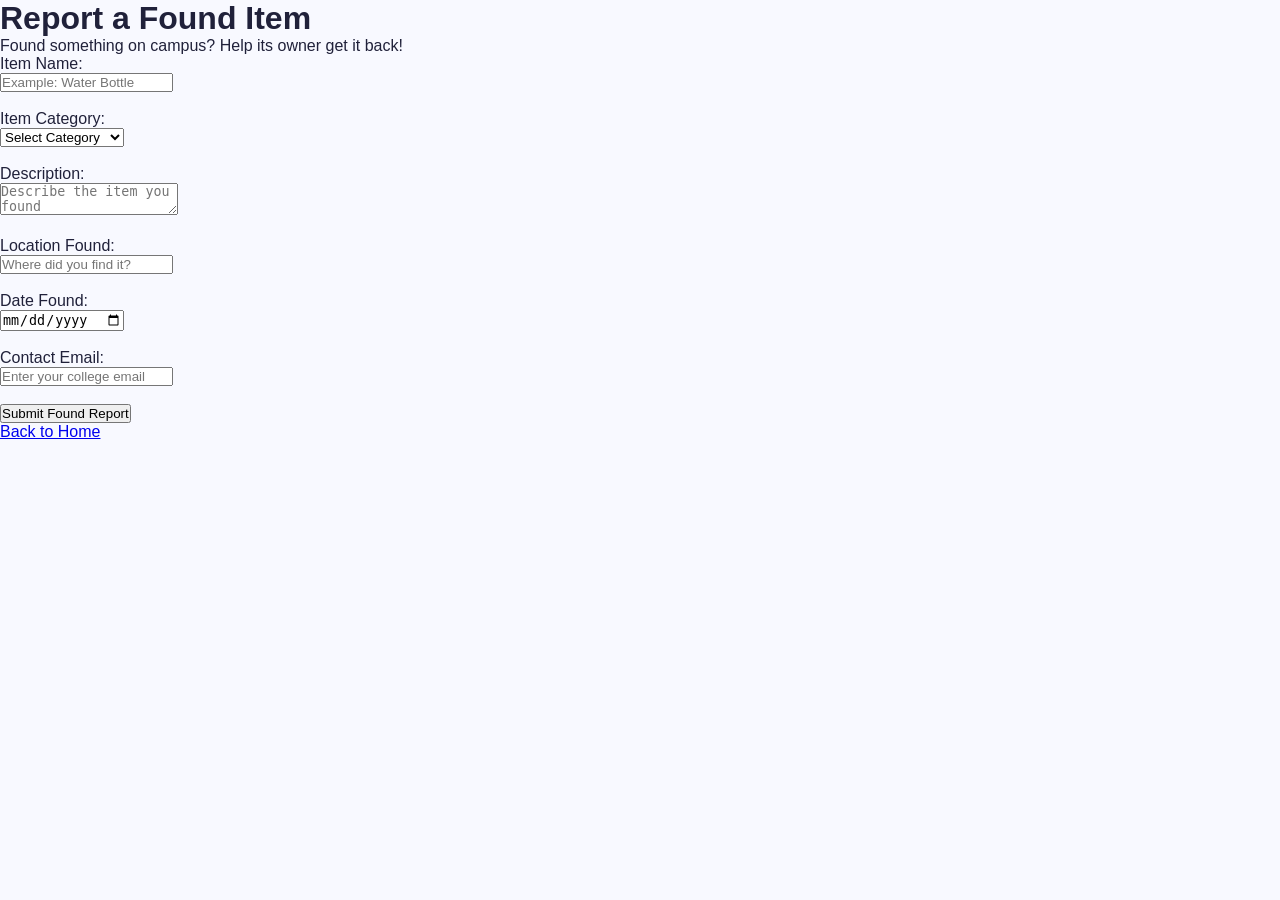
==== found.html @ c7d610d7 "Add files via upload" ====
<!DOCTYPE html>
<html lang="en">
<head>
    <meta charset="UTF-8">
    <meta name="viewport" content="width=device-width, initial-scale=1.0">
    <title>Report Found Item | LostMatch</title>
    <link rel="stylesheet" href="style.css">
</head>

<body>

    <h1>Report a Found Item</h1>
    <p>Found something on campus? Help its owner get it back!</p>

    <form id="foundForm">

        <label for="itemName">Item Name:</label><br>
        <input type="text" id="itemName"
               placeholder="Example: Water Bottle" required>
        <br><br>

        <label for="category">Item Category:</label><br>
        <select id="category" required>
            <option value="">Select Category</option>
            <option>Electronics</option>
            <option>Books and Notes</option>
            <option>ID Cards</option>
            <option>Clothing</option>
            <option>Accessories</option>
            <option>Other</option>
        </select>
        <br><br>

        <label for="description">Description:</label><br>
        <textarea id="description"
                  placeholder="Describe the item you found"
                  required></textarea>
        <br><br>

        <label for="location">Location Found:</label><br>
        <input type="text" id="location"
               placeholder="Where did you find it?" required>
        <br><br>

        <label for="date">Date Found:</label><br>
        <input type="date" id="date" required>
        <br><br>

        <label for="contact">Contact Email:</label><br>
        <input type="email" id="contact"
               placeholder="Enter your college email" required>
        <br><br>

        <button type="submit">Submit Found Report</button>

    </form>

    <p><a href="index.html">Back to Home</a></p>

    <script>
        document.getElementById("foundForm").addEventListener("submit", function(event) {
            event.preventDefault();

            alert("Your found item report has been submitted successfully!");

            this.reset();
        });
    </script>

</body>
</html>
---- style.css ----
/* General Styling */
* {
    margin: 0;
    padding: 0;
    box-sizing: border-box;
}

body {
    font-family: Arial, sans-serif;
    background-color: #f8f9ff;
    color: #20213a;
}

/* Navigation Bar */
.navbar {
    display: flex;
    justify-content: space-between;
    align-items: center;
    padding: 22px 8%;
    background-color: white;
}

.logo {
    font-size: 27px;
    font-weight: bold;
    color: #29265c;
}

.logo span {
    color: #7965e8;
}

.nav-links {
    display: flex;
    list-style: none;
    gap: 30px;
}

.nav-links a {
    text-decoration: none;
    color: #34344f;
    font-weight: 600;
}

.nav-links a:hover {
    color: #7965e8;
}

/* Hero Section */
.hero {
    min-height: 520px;
    padding: 80px 8%;
    display: flex;
    align-items: center;
    justify-content: space-between;
    gap: 50px;
    background: linear-gradient(120deg, #eeedff, #f8f9ff);
}

.hero-content {
    max-width: 600px;
}

.tagline {
    color: #7965e8;
    font-weight: bold;
    letter-spacing: 2px;
    font-size: 13px;
    margin-bottom: 20px;
}

.hero h1 {
    font-size: 48px;
    line-height: 1.2;
    margin-bottom: 22px;
    color: #29265c;
}

.hero h1 span {
    color: #7965e8;
}

.description {
    color: #65657a;
    font-size: 16px;
    line-height: 1.8;
    margin-bottom: 30px;
}

/* Buttons */
.hero-buttons {
    display: flex;
    flex-wrap: wrap;
    gap: 15px;
}

.btn {
    padding: 15px 23px;
    border-radius: 8px;
    text-decoration: none;
    font-weight: bold;
    transition: 0.3s;
}

.primary {
    background-color: #7965e8;
    color: white;
}

.secondary {
    background-color: white;
    color: #7965e8;
    border: 2px solid #7965e8;
}

.btn:hover {
    transform: translateY(-3px);
}

/* Hero Image Card */
.hero-image {
    width: 350px;
    min-height: 280px;
    display: flex;
    align-items: center;
    justify-content: center;
    background: linear-gradient(135deg, #7965e8, #a99af5);
    border-radius: 25px;
    padding: 25px;
}

.image-card {
    text-align: center;
    color: white;
}

.emoji {
    font-size: 75px;
    margin-bottom: 20px;
}

.image-card h2 {
    margin-bottom: 12px;
}

/* How It Works */
.how-it-works {
    padding: 75px 8%;
    text-align: center;
}

.how-it-works h2 {
    font-size: 34px;
    color: #29265c;
}

.section-description {
    color: #77778a;
    margin: 15px 0 40px;
}

.steps {
    display: flex;
    gap: 25px;
    justify-content: center;
}

.step-card {
    background-color: white;
    padding: 35px 25px;
    border-radius: 15px;
    flex: 1;
    box-shadow: 0 5px 20px rgba(0,0,0,0.06);
}

.step-icon {
    font-size: 42px;
    margin-bottom: 18px;
}

.step-card h3 {
    color: #7965e8;
    margin-bottom: 12px;
}

.step-card p {
    color: #77778a;
    line-height: 1.6;
}

/* Footer */
footer {
    background-color: #29265c;
    color: white;
    text-align: center;
    padding: 35px 15px;
    line-height: 2;
}

.copyright {
    font-size: 13px;
    color: #c4c0e9;
    margin-top: 10px;
}

/* Mobile Responsive Design */
@media (max-width: 768px) {

    .navbar {
        flex-direction: column;
        gap: 20px;
    }

    .nav-links {
        flex-wrap: wrap;
        justify-content: center;
        gap: 15px;
    }

    .hero {
        flex-direction: column;
        text-align: center;
        padding: 55px 6%;
    }

    .hero h1 {
        font-size: 36px;
    }

    .hero-buttons {
        justify-content: center;
    }

    .hero-image {
        width: 100%;
    }

    .steps {
        flex-direction: column;
    }
}
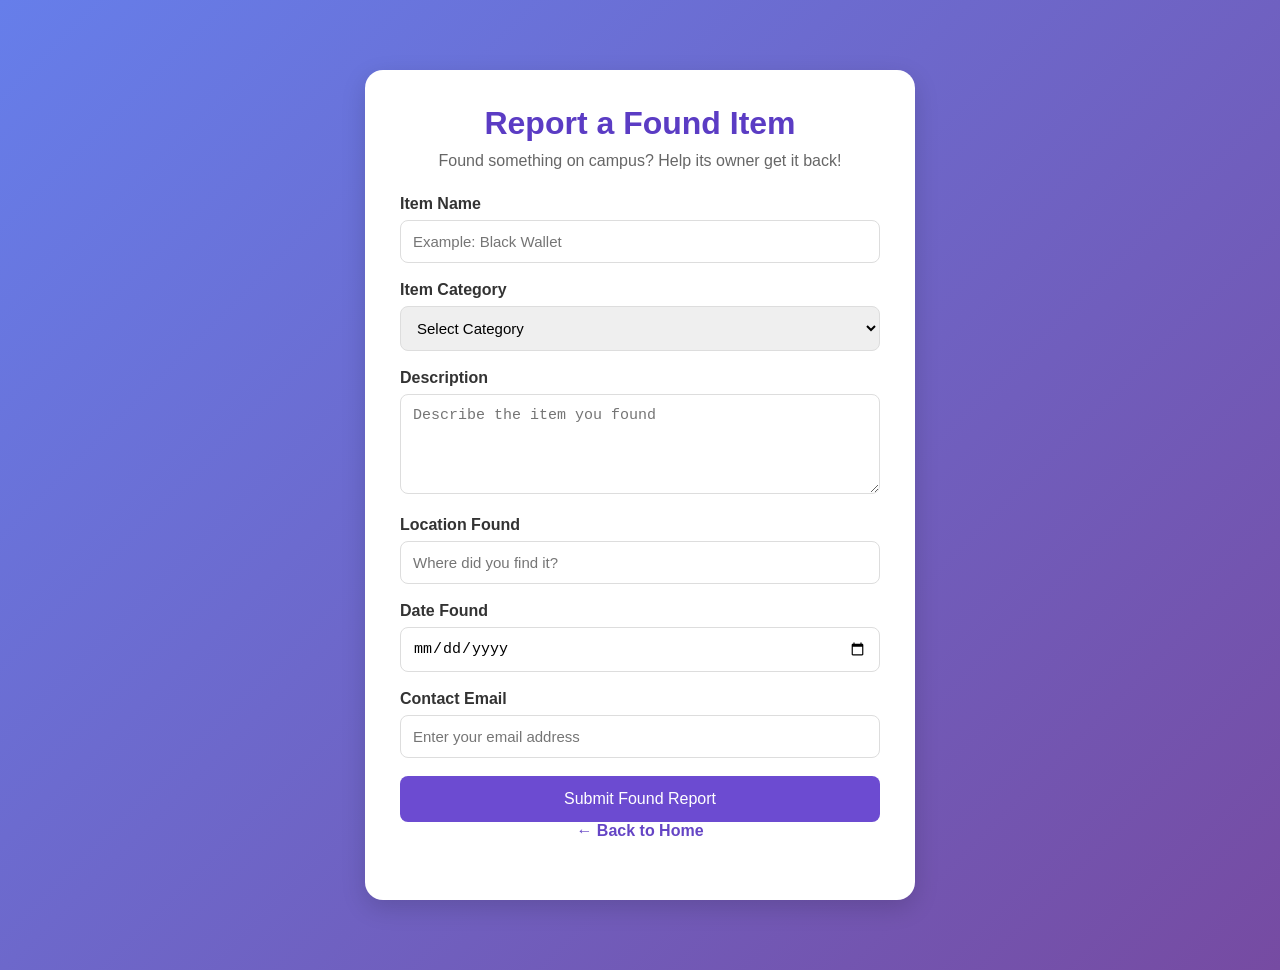
==== commit c0828343: "Add files via upload" ====
--- a/found.html
+++ b/found.html
@@ -8,55 +8,52 @@
     <link rel="stylesheet" href="style.css">
 </head>
 
-<body>
+<body class="form-page">
 
-    <h1>Report a Found Item</h1>
-    <p>Found something on campus? Help its owner get it back!</p>
+    <div class="form-container">
 
-    <form id="foundForm">
+        <h1>Report a Found Item</h1>
+        <p>Found something on campus? Help its owner get it back!</p>
 
-        <label for="itemName">Item Name:</label><br>
-        <input type="text" id="itemName"
-               placeholder="Example: Water Bottle" required>
-        <br><br>
+        <form id="foundForm">
 
-        <label for="category">Item Category:</label><br>
-        <select id="category" required>
-            <option value="">Select Category</option>
-            <option>Electronics</option>
-            <option>Books and Notes</option>
-            <option>ID Cards</option>
-            <option>Clothing</option>
-            <option>Accessories</option>
-            <option>Other</option>
-        </select>
-        <br><br>
+            <label for="itemName">Item Name</label>
+            <input type="text" id="itemName"
+                placeholder="Example: Black Wallet" required>
 
-        <label for="description">Description:</label><br>
-        <textarea id="description"
-                  placeholder="Describe the item you found"
-                  required></textarea>
-        <br><br>
+            <label for="category">Item Category</label>
+            <select id="category" required>
+                <option value="">Select Category</option>
+                <option>Electronics</option>
+                <option>Books and Notes</option>
+                <option>ID Cards</option>
+                <option>Clothing</option>
+                <option>Accessories</option>
+                <option>Other</option>
+            </select>
 
-        <label for="location">Location Found:</label><br>
-        <input type="text" id="location"
-               placeholder="Where did you find it?" required>
-        <br><br>
+            <label for="description">Description</label>
+            <textarea id="description"
+                placeholder="Describe the item you found" required></textarea>
 
-        <label for="date">Date Found:</label><br>
-        <input type="date" id="date" required>
-        <br><br>
+            <label for="location">Location Found</label>
+            <input type="text" id="location"
+                placeholder="Where did you find it?" required>
 
-        <label for="contact">Contact Email:</label><br>
-        <input type="email" id="contact"
-               placeholder="Enter your college email" required>
-        <br><br>
+            <label for="date">Date Found</label>
+            <input type="date" id="date" required>
 
-        <button type="submit">Submit Found Report</button>
+            <label for="contact">Contact Email</label>
+            <input type="email" id="contact"
+                placeholder="Enter your email address" required>
 
-    </form>
+            <button type="submit">Submit Found Report</button>
 
-    <p><a href="index.html">Back to Home</a></p>
+        </form>
+
+        <p><a href="index.html">← Back to Home</a></p>
+
+    </div>
 
     <script>
         document.getElementById("foundForm").addEventListener("submit", function(event) {
--- a/style.css
+++ b/style.css
@@ -240,3 +240,76 @@
         flex-direction: column;
     }
 }
+
+/* Form Pages */
+.form-page {
+    min-height: 100vh;
+    padding: 50px 20px;
+    background: linear-gradient(135deg, #667eea, #764ba2);
+}
+
+.form-container {
+    max-width: 550px;
+    margin: 20px auto;
+    padding: 35px;
+    background: white;
+    border-radius: 18px;
+    box-shadow: 0 8px 25px rgba(0, 0, 0, 0.15);
+}
+
+.form-container h1 {
+    color: #5b3cc4;
+    text-align: center;
+    margin-bottom: 10px;
+}
+
+.form-container p {
+    color: #666;
+    text-align: center;
+    margin-bottom: 25px;
+}
+
+.form-container label {
+    display: block;
+    color: #333;
+    font-weight: bold;
+    margin-bottom: 7px;
+}
+
+.form-container input,
+.form-container textarea,
+.form-container select {
+    width: 100%;
+    padding: 12px;
+    border: 1px solid #ddd;
+    border-radius: 8px;
+    margin-bottom: 18px;
+    font-size: 15px;
+    box-sizing: border-box;
+}
+
+.form-container textarea {
+    min-height: 100px;
+    resize: vertical;
+}
+
+.form-container button {
+    width: 100%;
+    padding: 14px;
+    background: #6c4bd1;
+    color: white;
+    border: none;
+    border-radius: 8px;
+    font-size: 16px;
+    cursor: pointer;
+}
+
+.form-container button:hover {
+    background: #5032ad;
+}
+
+.form-container a {
+    color: #6545c5;
+    text-decoration: none;
+    font-weight: bold;
+}
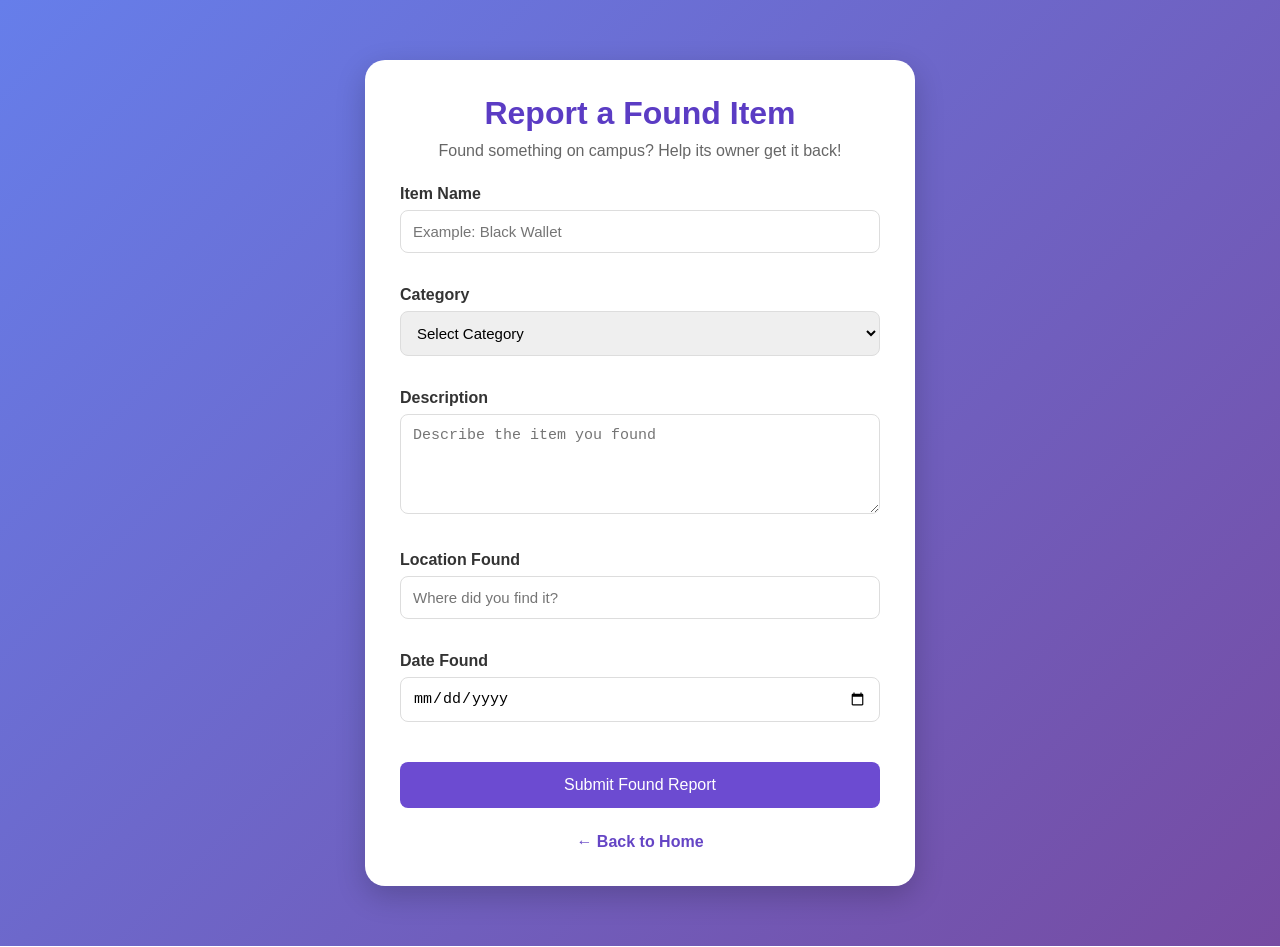
==== commit b68b87ad: "Add files via upload" ====
--- a/found.html
+++ b/found.html
@@ -1,4 +1,3 @@
-
 <!DOCTYPE html>
 <html lang="en">
 <head>
@@ -6,64 +5,174 @@
     <meta name="viewport" content="width=device-width, initial-scale=1.0">
     <title>Report Found Item | LostMatch</title>
     <link rel="stylesheet" href="style.css">
+
+    <style>
+        body {
+            margin: 0;
+            font-family: Arial, sans-serif;
+            background: linear-gradient(135deg, #667eea, #764ba2);
+            min-height: 100vh;
+            padding: 30px 15px;
+            box-sizing: border-box;
+        }
+
+        .form-container {
+            max-width: 550px;
+            margin: 30px auto;
+            padding: 35px;
+            background: white;
+            border-radius: 20px;
+            box-shadow: 0 10px 30px rgba(0,0,0,0.2);
+            box-sizing: border-box;
+        }
+
+        h1 {
+            color: #603cba;
+            text-align: center;
+        }
+
+        .subtitle {
+            color: #666;
+            text-align: center;
+            margin-bottom: 25px;
+        }
+
+        label {
+            display: block;
+            font-weight: bold;
+            margin: 15px 0 7px;
+            color: #333;
+        }
+
+        input, select, textarea {
+            width: 100%;
+            padding: 12px;
+            border: 1px solid #ccc;
+            border-radius: 8px;
+            box-sizing: border-box;
+            font-size: 15px;
+        }
+
+        textarea {
+            height: 100px;
+            resize: vertical;
+        }
+
+        button {
+            width: 100%;
+            padding: 14px;
+            margin-top: 22px;
+            background: #7048c8;
+            color: white;
+            border: none;
+            border-radius: 9px;
+            font-size: 16px;
+            cursor: pointer;
+        }
+
+        button:hover {
+            background: #5030a5;
+        }
+
+        .back {
+            display: block;
+            text-align: center;
+            margin-top: 25px;
+            color: #603cba;
+            text-decoration: none;
+            font-weight: bold;
+        }
+
+        #message {
+            text-align: center;
+            color: green;
+            font-weight: bold;
+            margin-top: 15px;
+        }
+    </style>
 </head>
 
-<body class="form-page">
+<body>
 
-    <div class="form-container">
+<div class="form-container">
 
-        <h1>Report a Found Item</h1>
-        <p>Found something on campus? Help its owner get it back!</p>
+    <h1>Report a Found Item</h1>
 
-        <form id="foundForm">
+    <p class="subtitle">
+        Found something on campus? Help its owner get it back!
+    </p>
 
-            <label for="itemName">Item Name</label>
-            <input type="text" id="itemName"
-                placeholder="Example: Black Wallet" required>
+    <form id="foundForm">
 
-            <label for="category">Item Category</label>
-            <select id="category" required>
-                <option value="">Select Category</option>
-                <option>Electronics</option>
-                <option>Books and Notes</option>
-                <option>ID Cards</option>
-                <option>Clothing</option>
-                <option>Accessories</option>
-                <option>Other</option>
-            </select>
+        <label>Item Name</label>
+        <input type="text" id="itemName"
+               placeholder="Example: Black Wallet" required>
 
-            <label for="description">Description</label>
-            <textarea id="description"
-                placeholder="Describe the item you found" required></textarea>
+        <label>Category</label>
+        <select id="category" required>
+            <option value="">Select Category</option>
+            <option>Electronics</option>
+            <option>Books and Notes</option>
+            <option>ID Cards</option>
+            <option>Clothing</option>
+            <option>Accessories</option>
+            <option>Other</option>
+        </select>
 
-            <label for="location">Location Found</label>
-            <input type="text" id="location"
-                placeholder="Where did you find it?" required>
+        <label>Description</label>
+        <textarea id="description"
+                  placeholder="Describe the item you found"
+                  required></textarea>
 
-            <label for="date">Date Found</label>
-            <input type="date" id="date" required>
+        <label>Location Found</label>
+        <input type="text" id="location"
+               placeholder="Where did you find it?" required>
 
-            <label for="contact">Contact Email</label>
-            <input type="email" id="contact"
-                placeholder="Enter your email address" required>
+        <label>Date Found</label>
+        <input type="date" id="date" required>
 
-            <button type="submit">Submit Found Report</button>
+        <button type="submit">Submit Found Report</button>
 
-        </form>
+    </form>
 
-        <p><a href="index.html">← Back to Home</a></p>
+    <p id="message"></p>
 
-    </div>
+    <a href="index.html" class="back">
+        ← Back to Home
+    </a>
 
-    <script>
-        document.getElementById("foundForm").addEventListener("submit", function(event) {
-            event.preventDefault();
+</div>
 
-            alert("Your found item report has been submitted successfully!");
+<script>
 
-            this.reset();
-        });
-    </script>
+document.getElementById("foundForm").addEventListener("submit", function(event) {
+
+    event.preventDefault();
+
+    const item = {
+        id: Date.now(),
+        name: document.getElementById("itemName").value.trim(),
+        category: document.getElementById("category").value,
+        description: document.getElementById("description").value.trim(),
+        location: document.getElementById("location").value.trim(),
+        date: document.getElementById("date").value,
+        type: "found"
+    };
+
+    let reports = JSON.parse(localStorage.getItem("lostMatchReports")) || [];
+
+    reports.push(item);
+
+    localStorage.setItem("lostMatchReports", JSON.stringify(reports));
+
+    document.getElementById("message").textContent =
+        "Found item report submitted successfully!";
+
+    this.reset();
+
+});
+
+</script>
 
 </body>
-</html>
+</html>
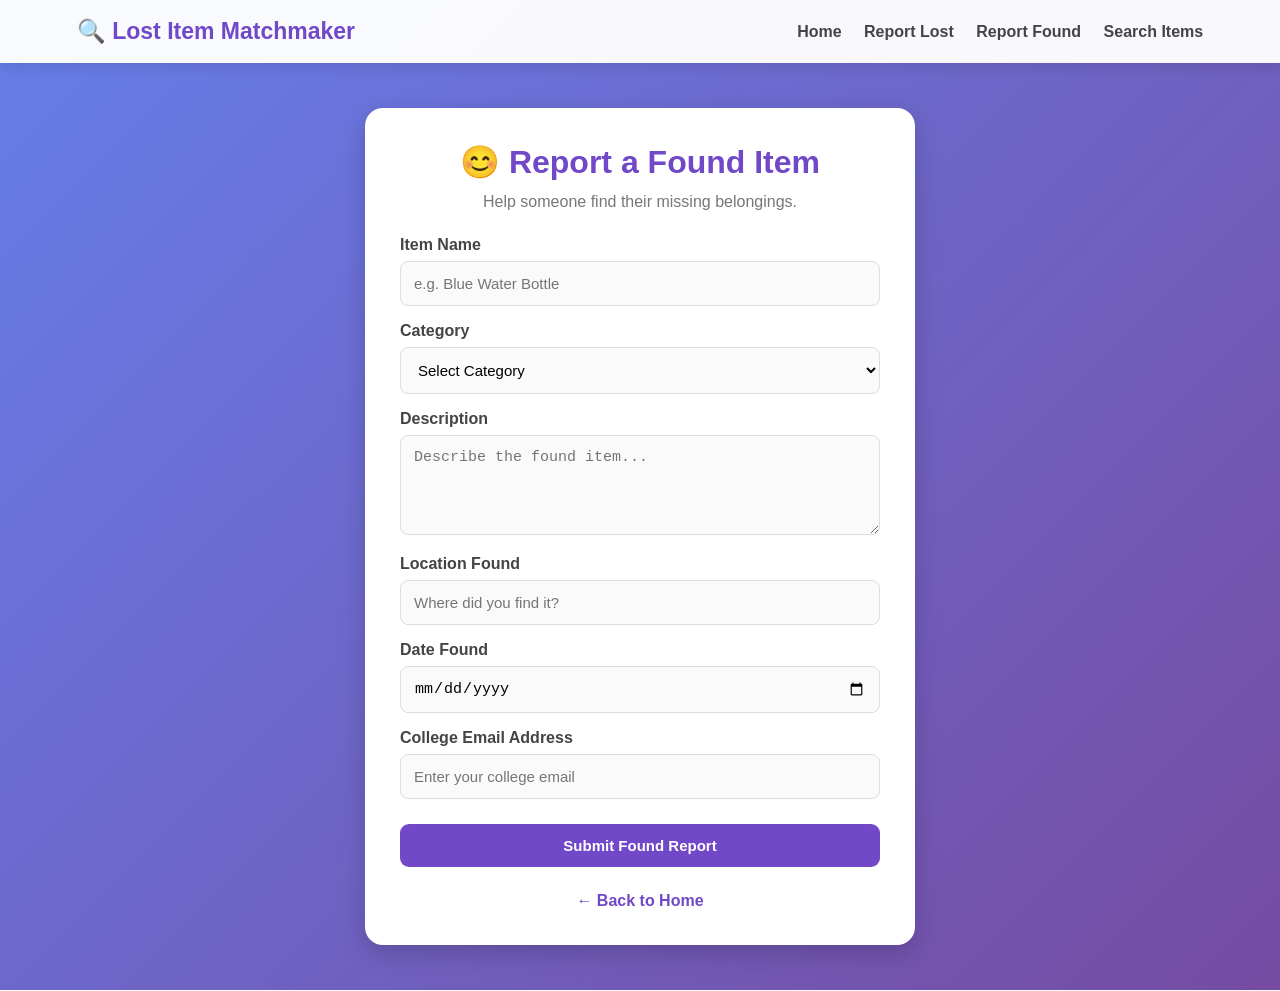
==== commit 751f6190: "Add files via upload" ====
--- a/found.html
+++ b/found.html
@@ -3,176 +3,96 @@
 <head>
     <meta charset="UTF-8">
     <meta name="viewport" content="width=device-width, initial-scale=1.0">
-    <title>Report Found Item | LostMatch</title>
+    <title>Report Found Item</title>
     <link rel="stylesheet" href="style.css">
-
-    <style>
-        body {
-            margin: 0;
-            font-family: Arial, sans-serif;
-            background: linear-gradient(135deg, #667eea, #764ba2);
-            min-height: 100vh;
-            padding: 30px 15px;
-            box-sizing: border-box;
-        }
-
-        .form-container {
-            max-width: 550px;
-            margin: 30px auto;
-            padding: 35px;
-            background: white;
-            border-radius: 20px;
-            box-shadow: 0 10px 30px rgba(0,0,0,0.2);
-            box-sizing: border-box;
-        }
-
-        h1 {
-            color: #603cba;
-            text-align: center;
-        }
-
-        .subtitle {
-            color: #666;
-            text-align: center;
-            margin-bottom: 25px;
-        }
-
-        label {
-            display: block;
-            font-weight: bold;
-            margin: 15px 0 7px;
-            color: #333;
-        }
-
-        input, select, textarea {
-            width: 100%;
-            padding: 12px;
-            border: 1px solid #ccc;
-            border-radius: 8px;
-            box-sizing: border-box;
-            font-size: 15px;
-        }
-
-        textarea {
-            height: 100px;
-            resize: vertical;
-        }
-
-        button {
-            width: 100%;
-            padding: 14px;
-            margin-top: 22px;
-            background: #7048c8;
-            color: white;
-            border: none;
-            border-radius: 9px;
-            font-size: 16px;
-            cursor: pointer;
-        }
-
-        button:hover {
-            background: #5030a5;
-        }
-
-        .back {
-            display: block;
-            text-align: center;
-            margin-top: 25px;
-            color: #603cba;
-            text-decoration: none;
-            font-weight: bold;
-        }
-
-        #message {
-            text-align: center;
-            color: green;
-            font-weight: bold;
-            margin-top: 15px;
-        }
-    </style>
 </head>
-
 <body>
 
-<div class="form-container">
+    <nav>
+        <h2>🔍 Lost Item Matchmaker</h2>
+        <div>
+            <a href="index.html">Home</a>
+            <a href="lost.html">Report Lost</a>
+            <a href="found.html">Report Found</a>
+            <a href="matches.html">Search Items</a>
+        </div>
+    </nav>
 
-    <h1>Report a Found Item</h1>
+    <div class="form-container">
+        <h1>😊 Report a Found Item</h1>
+        <p class="subtitle">Help someone find their missing belongings.</p>
 
-    <p class="subtitle">
-        Found something on campus? Help its owner get it back!
-    </p>
+        <form id="foundForm">
 
-    <form id="foundForm">
+            <label>Item Name</label>
+            <input type="text" id="itemName"
+                   placeholder="e.g. Blue Water Bottle" required>
 
-        <label>Item Name</label>
-        <input type="text" id="itemName"
-               placeholder="Example: Black Wallet" required>
+            <label>Category</label>
+            <select id="category" required>
+                <option value="">Select Category</option>
+                <option>Electronics</option>
+                <option>Books</option>
+                <option>Accessories</option>
+                <option>Documents</option>
+                <option>Clothing</option>
+                <option>Others</option>
+            </select>
 
-        <label>Category</label>
-        <select id="category" required>
-            <option value="">Select Category</option>
-            <option>Electronics</option>
-            <option>Books and Notes</option>
-            <option>ID Cards</option>
-            <option>Clothing</option>
-            <option>Accessories</option>
-            <option>Other</option>
-        </select>
+            <label>Description</label>
+            <textarea id="description"
+                      placeholder="Describe the found item..."
+                      required></textarea>
 
-        <label>Description</label>
-        <textarea id="description"
-                  placeholder="Describe the item you found"
-                  required></textarea>
+            <label>Location Found</label>
+            <input type="text" id="location"
+                   placeholder="Where did you find it?" required>
 
-        <label>Location Found</label>
-        <input type="text" id="location"
-               placeholder="Where did you find it?" required>
+            <label>Date Found</label>
+            <input type="date" id="date" required>
 
-        <label>Date Found</label>
-        <input type="date" id="date" required>
+            <label>College Email Address</label>
+            <input type="email" id="email"
+                   placeholder="Enter your college email" required>
 
-        <button type="submit">Submit Found Report</button>
+            <button type="submit" class="btn submit-btn">
+                Submit Found Report
+            </button>
 
-    </form>
+        </form>
 
-    <p id="message"></p>
+        <p id="message"></p>
 
-    <a href="index.html" class="back">
-        ← Back to Home
-    </a>
+        <a href="index.html" class="back-link">← Back to Home</a>
+    </div>
 
-</div>
+    <script>
+        document.getElementById("foundForm").addEventListener("submit", function(event) {
+            event.preventDefault();
 
-<script>
+            const item = {
+                id: Date.now(),
+                name: document.getElementById("itemName").value.trim(),
+                category: document.getElementById("category").value,
+                description: document.getElementById("description").value.trim(),
+                location: document.getElementById("location").value.trim(),
+                date: document.getElementById("date").value,
+                email: document.getElementById("email").value.trim(),
+                type: "found"
+            };
 
-document.getElementById("foundForm").addEventListener("submit", function(event) {
+            let reports = JSON.parse(localStorage.getItem("lostMatchReports")) || [];
 
-    event.preventDefault();
+            reports.push(item);
 
-    const item = {
-        id: Date.now(),
-        name: document.getElementById("itemName").value.trim(),
-        category: document.getElementById("category").value,
-        description: document.getElementById("description").value.trim(),
-        location: document.getElementById("location").value.trim(),
-        date: document.getElementById("date").value,
-        type: "found"
-    };
+            localStorage.setItem("lostMatchReports", JSON.stringify(reports));
 
-    let reports = JSON.parse(localStorage.getItem("lostMatchReports")) || [];
+            document.getElementById("message").textContent =
+                "✅ Your found item report has been submitted successfully!";
 
-    reports.push(item);
-
-    localStorage.setItem("lostMatchReports", JSON.stringify(reports));
-
-    document.getElementById("message").textContent =
-        "Found item report submitted successfully!";
-
-    this.reset();
-
-});
-
-</script>
+            document.getElementById("foundForm").reset();
+        });
+    </script>
 
 </body>
 </html>
--- a/style.css
+++ b/style.css
@@ -1,5 +1,5 @@
-
-/* General Styling */
+/* GENERAL SETTINGS */
+
 * {
     margin: 0;
     padding: 0;
@@ -7,309 +7,380 @@
 }
 
 body {
-    font-family: Arial, sans-serif;
-    background-color: #f8f9ff;
-    color: #20213a;
-}
-
-/* Navigation Bar */
-.navbar {
+    font-family: 'Segoe UI', Arial, sans-serif;
+    background: linear-gradient(135deg, #667eea, #764ba2);
+    min-height: 100vh;
+    color: #333;
+}
+
+
+/* NAVIGATION BAR */
+
+nav {
+    background: rgba(255, 255, 255, 0.96);
+    padding: 18px 6%;
     display: flex;
     justify-content: space-between;
     align-items: center;
-    padding: 22px 8%;
-    background-color: white;
-}
-
-.logo {
-    font-size: 27px;
-    font-weight: bold;
-    color: #29265c;
-}
-
-.logo span {
-    color: #7965e8;
-}
-
-.nav-links {
-    display: flex;
-    list-style: none;
-    gap: 30px;
-}
-
-.nav-links a {
-    text-decoration: none;
-    color: #34344f;
-    font-weight: 600;
-}
-
-.nav-links a:hover {
-    color: #7965e8;
-}
-
-/* Hero Section */
-.hero {
-    min-height: 520px;
-    padding: 80px 8%;
-    display: flex;
-    align-items: center;
-    justify-content: space-between;
-    gap: 50px;
-    background: linear-gradient(120deg, #eeedff, #f8f9ff);
-}
-
-.hero-content {
-    max-width: 600px;
-}
-
-.tagline {
-    color: #7965e8;
-    font-weight: bold;
-    letter-spacing: 2px;
-    font-size: 13px;
-    margin-bottom: 20px;
-}
-
-.hero h1 {
-    font-size: 48px;
-    line-height: 1.2;
-    margin-bottom: 22px;
-    color: #29265c;
-}
-
-.hero h1 span {
-    color: #7965e8;
-}
-
-.description {
-    color: #65657a;
-    font-size: 16px;
-    line-height: 1.8;
-    margin-bottom: 30px;
-}
-
-/* Buttons */
-.hero-buttons {
-    display: flex;
     flex-wrap: wrap;
     gap: 15px;
-}
+    box-shadow: 0 3px 15px rgba(0,0,0,0.12);
+}
+
+nav h2 {
+    color: #7048c8;
+    font-size: 23px;
+}
+
+nav a {
+    text-decoration: none;
+    color: #444;
+    margin-left: 18px;
+    font-weight: 600;
+    transition: 0.3s;
+}
+
+nav a:hover {
+    color: #764ba2;
+}
+
+
+/* HOME PAGE */
+
+.hero {
+    min-height: 430px;
+    display: flex;
+    align-items: center;
+    justify-content: center;
+    text-align: center;
+    padding: 50px 20px;
+    color: white;
+}
+
+.hero-content {
+    max-width: 750px;
+}
+
+.hero h1 {
+    font-size: 46px;
+    margin-bottom: 20px;
+}
+
+.hero p {
+    font-size: 19px;
+    line-height: 1.7;
+    margin-bottom: 30px;
+}
+
+.hero-buttons {
+    display: flex;
+    justify-content: center;
+    flex-wrap: wrap;
+    gap: 15px;
+}
+
+
+/* BUTTONS */
 
 .btn {
-    padding: 15px 23px;
+    display: inline-block;
+    background: #7048c8;
+    color: white;
+    padding: 13px 24px;
+    border: none;
+    border-radius: 9px;
+    text-decoration: none;
+    font-size: 15px;
+    font-weight: bold;
+    cursor: pointer;
+    transition: 0.3s;
+}
+
+.btn:hover {
+    background: #5432a1;
+    transform: translateY(-2px);
+}
+
+.secondary {
+    background: white;
+    color: #7048c8;
+}
+
+.secondary:hover {
+    background: #eee8ff;
+}
+
+
+/* FEATURES SECTION */
+
+.features {
+    background: white;
+    padding: 55px 7%;
+    text-align: center;
+}
+
+.features h2 {
+    color: #7048c8;
+    font-size: 32px;
+    margin-bottom: 35px;
+}
+
+.feature-container {
+    display: flex;
+    justify-content: center;
+    gap: 25px;
+    flex-wrap: wrap;
+}
+
+.feature-card {
+    background: #f7f4ff;
+    padding: 30px 22px;
+    width: 270px;
+    border-radius: 15px;
+    box-shadow: 0 5px 15px rgba(0,0,0,0.08);
+    transition: 0.3s;
+}
+
+.feature-card:hover {
+    transform: translateY(-7px);
+}
+
+.feature-card h3 {
+    color: #7048c8;
+    margin: 15px 0;
+}
+
+.feature-card p {
+    line-height: 1.6;
+}
+
+.icon {
+    font-size: 40px;
+}
+
+
+/* FORM PAGES */
+
+.form-container {
+    background: white;
+    max-width: 550px;
+    width: 90%;
+    margin: 45px auto;
+    padding: 35px;
+    border-radius: 18px;
+    box-shadow: 0 8px 25px rgba(0,0,0,0.18);
+}
+
+.form-container h1 {
+    color: #7048c8;
+    text-align: center;
+    margin-bottom: 12px;
+}
+
+.subtitle {
+    text-align: center;
+    color: #777;
+    margin-bottom: 25px;
+}
+
+
+/* FORM INPUTS */
+
+form label {
+    display: block;
+    margin-top: 16px;
+    margin-bottom: 7px;
+    font-weight: 600;
+    color: #444;
+}
+
+input,
+select,
+textarea {
+    width: 100%;
+    padding: 13px;
+    border: 1px solid #ddd;
     border-radius: 8px;
+    font-size: 15px;
+    outline: none;
+    background: #fafafa;
+}
+
+input:focus,
+select:focus,
+textarea:focus {
+    border-color: #7048c8;
+    box-shadow: 0 0 5px rgba(112,72,200,0.25);
+}
+
+textarea {
+    resize: vertical;
+    min-height: 100px;
+}
+
+.submit-btn {
+    width: 100%;
+    margin-top: 25px;
+}
+
+#message {
+    color: #18864b;
+    text-align: center;
+    font-weight: bold;
+    margin-top: 20px;
+}
+
+
+/* SEARCH PAGE */
+
+.search-container {
+    background: white;
+    max-width: 950px;
+    width: 92%;
+    margin: 45px auto;
+    padding: 35px;
+    border-radius: 18px;
+    box-shadow: 0 8px 25px rgba(0,0,0,0.18);
+}
+
+.search-container h1 {
+    color: #7048c8;
+    text-align: center;
+    margin-bottom: 12px;
+}
+
+.search-box {
+    display: flex;
+    flex-wrap: wrap;
+    gap: 12px;
+    margin-bottom: 35px;
+}
+
+.search-box input,
+.search-box select {
+    flex: 1 1 180px;
+}
+
+.clear-btn {
+    background: #777;
+}
+
+.clear-btn:hover {
+    background: #555;
+}
+
+.results-heading {
+    color: #7048c8;
+    margin-bottom: 20px;
+}
+
+
+/* ITEM RESULT CARDS */
+
+.item-card {
+    background: #f7f4ff;
+    padding: 22px;
+    margin-bottom: 18px;
+    border-radius: 12px;
+    border-left: 5px solid #7048c8;
+}
+
+.item-card h3 {
+    color: #7048c8;
+    margin-bottom: 12px;
+    font-size: 21px;
+}
+
+.item-card p {
+    margin: 9px 0;
+    line-height: 1.5;
+}
+
+.lost-badge,
+.found-badge {
+    display: inline-block;
+    padding: 5px 12px;
+    border-radius: 20px;
+    font-size: 12px;
+    font-weight: bold;
+    margin-bottom: 12px;
+}
+
+.lost-badge {
+    background: #ffe0e0;
+    color: #c62828;
+}
+
+.found-badge {
+    background: #d9f8e5;
+    color: #18864b;
+}
+
+.contact-btn {
+    margin-top: 12px;
+}
+
+.no-results {
+    text-align: center;
+    padding: 25px;
+    color: #777;
+    background: #f7f4ff;
+    border-radius: 10px;
+}
+
+
+/* BACK LINK */
+
+.back-link {
+    display: block;
+    text-align: center;
+    color: #7048c8;
     text-decoration: none;
     font-weight: bold;
-    transition: 0.3s;
-}
-
-.primary {
-    background-color: #7965e8;
+    margin-top: 25px;
+}
+
+.back-link:hover {
+    text-decoration: underline;
+}
+
+
+/* FOOTER */
+
+footer {
+    background: #38216c;
     color: white;
-}
-
-.secondary {
-    background-color: white;
-    color: #7965e8;
-    border: 2px solid #7965e8;
-}
-
-.btn:hover {
-    transform: translateY(-3px);
-}
-
-/* Hero Image Card */
-.hero-image {
-    width: 350px;
-    min-height: 280px;
-    display: flex;
-    align-items: center;
-    justify-content: center;
-    background: linear-gradient(135deg, #7965e8, #a99af5);
-    border-radius: 25px;
-    padding: 25px;
-}
-
-.image-card {
-    text-align: center;
-    color: white;
-}
-
-.emoji {
-    font-size: 75px;
-    margin-bottom: 20px;
-}
-
-.image-card h2 {
-    margin-bottom: 12px;
-}
-
-/* How It Works */
-.how-it-works {
-    padding: 75px 8%;
-    text-align: center;
-}
-
-.how-it-works h2 {
-    font-size: 34px;
-    color: #29265c;
-}
-
-.section-description {
-    color: #77778a;
-    margin: 15px 0 40px;
-}
-
-.steps {
-    display: flex;
-    gap: 25px;
-    justify-content: center;
-}
-
-.step-card {
-    background-color: white;
-    padding: 35px 25px;
-    border-radius: 15px;
-    flex: 1;
-    box-shadow: 0 5px 20px rgba(0,0,0,0.06);
-}
-
-.step-icon {
-    font-size: 42px;
-    margin-bottom: 18px;
-}
-
-.step-card h3 {
-    color: #7965e8;
-    margin-bottom: 12px;
-}
-
-.step-card p {
-    color: #77778a;
-    line-height: 1.6;
-}
-
-/* Footer */
-footer {
-    background-color: #29265c;
-    color: white;
-    text-align: center;
-    padding: 35px 15px;
-    line-height: 2;
-}
-
-.copyright {
-    font-size: 13px;
-    color: #c4c0e9;
-    margin-top: 10px;
-}
-
-/* Mobile Responsive Design */
-@media (max-width: 768px) {
-
-    .navbar {
-        flex-direction: column;
-        gap: 20px;
-    }
-
-    .nav-links {
-        flex-wrap: wrap;
-        justify-content: center;
-        gap: 15px;
-    }
-
-    .hero {
+    text-align: center;
+    padding: 22px;
+    font-size: 14px;
+}
+
+
+/* MOBILE RESPONSIVENESS */
+
+@media (max-width: 700px) {
+
+    nav {
         flex-direction: column;
         text-align: center;
-        padding: 55px 6%;
+    }
+
+    nav a {
+        display: inline-block;
+        margin: 8px;
     }
 
     .hero h1 {
-        font-size: 36px;
-    }
-
-    .hero-buttons {
-        justify-content: center;
-    }
-
-    .hero-image {
-        width: 100%;
-    }
-
-    .steps {
-        flex-direction: column;
-    }
-}
-
-/* Form Pages */
-.form-page {
-    min-height: 100vh;
-    padding: 50px 20px;
-    background: linear-gradient(135deg, #667eea, #764ba2);
-}
-
-.form-container {
-    max-width: 550px;
-    margin: 20px auto;
-    padding: 35px;
-    background: white;
-    border-radius: 18px;
-    box-shadow: 0 8px 25px rgba(0, 0, 0, 0.15);
-}
-
-.form-container h1 {
-    color: #5b3cc4;
-    text-align: center;
-    margin-bottom: 10px;
-}
-
-.form-container p {
-    color: #666;
-    text-align: center;
-    margin-bottom: 25px;
-}
-
-.form-container label {
-    display: block;
-    color: #333;
-    font-weight: bold;
-    margin-bottom: 7px;
-}
-
-.form-container input,
-.form-container textarea,
-.form-container select {
-    width: 100%;
-    padding: 12px;
-    border: 1px solid #ddd;
-    border-radius: 8px;
-    margin-bottom: 18px;
-    font-size: 15px;
-    box-sizing: border-box;
-}
-
-.form-container textarea {
-    min-height: 100px;
-    resize: vertical;
-}
-
-.form-container button {
-    width: 100%;
-    padding: 14px;
-    background: #6c4bd1;
-    color: white;
-    border: none;
-    border-radius: 8px;
-    font-size: 16px;
-    cursor: pointer;
-}
-
-.form-container button:hover {
-    background: #5032ad;
-}
-
-.form-container a {
-    color: #6545c5;
-    text-decoration: none;
-    font-weight: bold;
-}
+        font-size: 32px;
+    }
+
+    .hero p {
+        font-size: 16px;
+    }
+
+    .form-container,
+    .search-container {
+        padding: 23px;
+    }
+
+}
